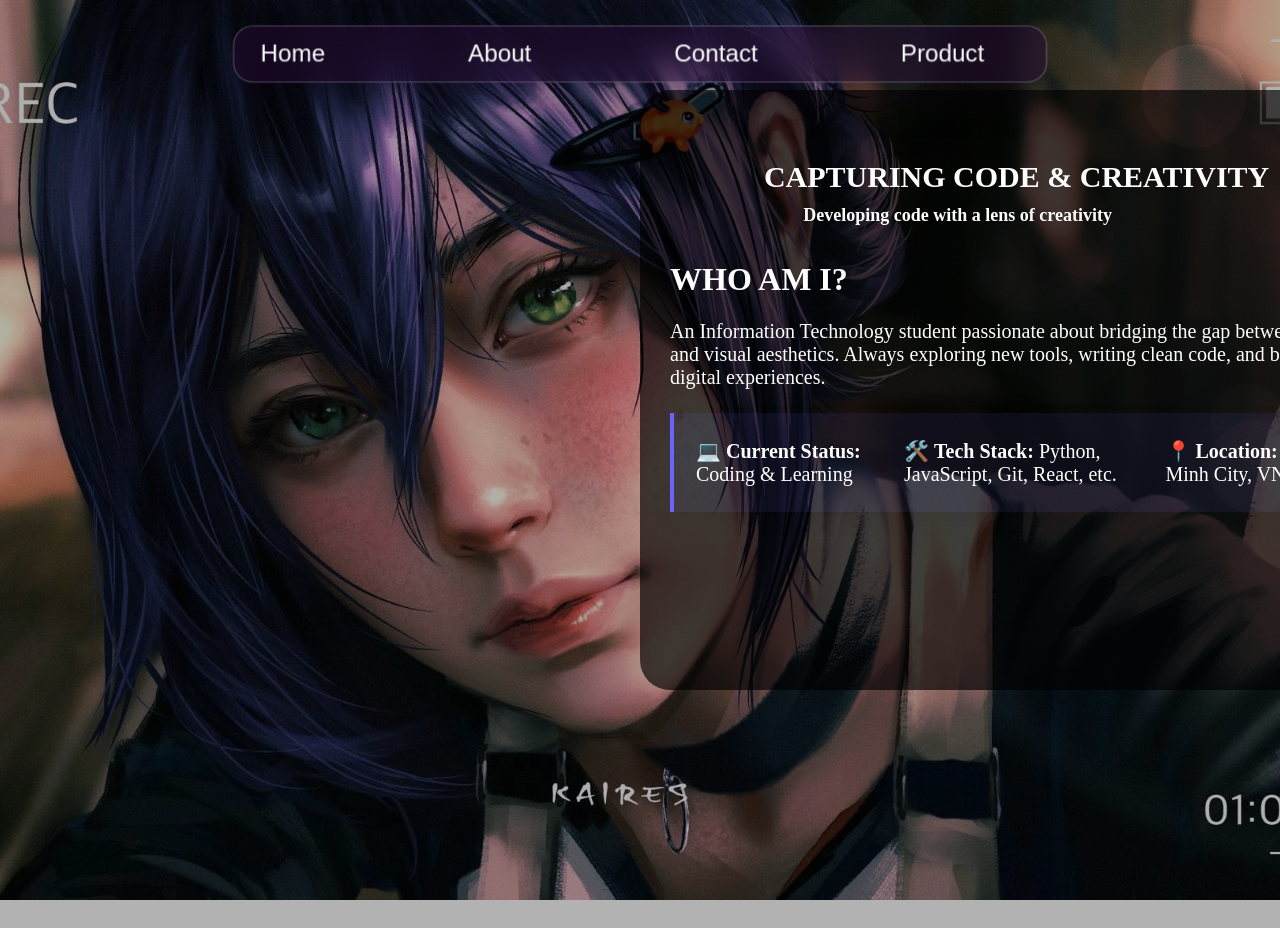
==== index.html @ fa97b883 "Add files via upload" ====
<!DOCTYPE html>
<html lang="vi">

<head>
	<meta charset="UTF-8">
	<meta name="viewport" content="width=device-width, initial-scale=1.0">
	<title>Profile</title>
	<link rel="stylesheet" href="style.css">
</head>

<body>
	<div class="container">
			<nav class="horizontal-navigation_bar" aria-label="Main navigation">
				<div class="nav-links">
					<a class="active" href="index.html" aria-current="page">Home</a>
					<a href="profile.html">About</a>
					<a href="contact.html">Contact</a>
					<a href="product.html">Product</a>
				</div>
			</nav>
			<div class="content" class="text-in-content">
				<div class="quick-about">
					<h1 class="Headline">CAPTURING CODE & CREATIVITY</h1>
					<h2 class="subheadline">Developing code with a lens of creativity</h2>
					<div class="subcontent">
						<h1 style="text-align: left;">WHO AM I?</h1>
						<p style="text-align: left; font-size: 20px;">An Information Technology student passionate about
							bridging the gap between logic and visual aesthetics. Always exploring new tools, writing
							clean code, and building digital experiences.</p>
						<div class="tech-stack">
							<p style="margin: 8px 0;">💻 <strong>Current Status:</strong> Coding &amp; Learning</p>
							<p style="margin: 8px 0;">🛠️ <strong>Tech Stack:</strong> Python, JavaScript, Git, React,
								etc.</p>
							<p style="margin: 8px 0;">📍 <strong>Location:</strong> Ho Chi Minh City, VN</p>
						</div>
					</div>
				</div>
		</main>

	</div>
</body>

</html>
---- style.css ----
:root {
    --font: Arial, sans-serif;
}

body {
    margin: 0;
    min-height: 100vh;
    background-color: rgba(0, 0, 0, 0.3);
    background-image: url("assets/background.jpg");
    background-blend-mode: multiply;
    background-size: cover;
    background-position: center;
    background-repeat: no-repeat;
    background-attachment: fixed;

}

.container {
    min-height: 100vh;
}

.content {
    background-color: rgba(0, 0, 0, 0.65);
    border-radius: 30px;
    width: 750px;
    height: 600px;
    top: 90px;
    left: 50%;
    position: absolute;
    flex-direction: column;
    align-items: center;
    justify-content: center;
    text-align: center;
    color: #fff;
}

.subcontent {
    width: 700px;
    height: 400px;
    position: absolute;
    top: 150px;
    left: 30px;
    text-align: center;
    color: #fff;
}

.Headline {
    position: absolute;
    top: 50px;
    left: 30%;
    transform: translateX(-20%);
    font-size: 30px;
    font-weight: 700;
    color: #fff;
}

.subheadline {
    position: absolute;
    top: 100px;
    left: 30%;
    transform: translateX(-20%);
    font-size: 18px;
    color: #fff;
}

.box {
    width: 900px;
    height: 600px;
    background-color: #b03dea51;
    backdrop-filter: blur(5px);
    -webkit-backdrop-filter: blur(5px);
    border-radius: 10px;
    position: absolute;
    top: 400px;
    left: 50%;
    transform: translate(-50%, -50%);
}

.avatar {
    width: 130px;
    height: 130px;
    border-radius: 50%;
    position: absolute;
    top: 30px;
    left: 50%;
    transform: translateX(-50%);
    overflow: hidden;
    background-color: #fff;
}

.avatar-image {
    display: block;
    width: 100%;
    height: 100%;
    object-fit: cover;
}

.Text {
    position: absolute;
    width: 100%;
    left: 50%;
    transform: translateX(-50%);
    margin: 0;
    text-align: center;
    color: #fff;
    font-weight: 700;
    text-shadow: 0 0 6px #fff, 0 0 14px #d86cff, 0 0 24px #a900ff;
}
.text-in-content {
    font-family: arial, sans-serif;
}

.name {
    top: 180px;
    font-size: 28px;
}

.MSSV {
    top: 225px;
    font-size: 18px;
}

.email {
    top: 260px;
    font-size: 18px;
}

.horizontal-navigation_bar {
    position: relative;
    z-index: 10;
    display: flex;
    align-items: center;
    justify-content: space-between;
    width: min(92%, 700px);
    margin: 28px auto 0;
    padding: 12px 14px 12px 24px;
    border: 1px solid rgba(255, 255, 255, 0.26);
    border-radius: 18px;
    background: rgba(38, 10, 54, 0.48);
    box-shadow: 0 14px 35px rgba(18, 0, 28, 0.3);
    backdrop-filter: blur(14px);
    -webkit-backdrop-filter: blur(14px);
    scale: 1.1;
    transition: scale 0.3s ease-in-out;
}

.horizontal-navigation_bar:hover {
    scale: 1.12;
}

.nav-links {
    font-family: Arial, sans-serif;
    display: flex;
    align-items: center;
    gap: 130px;
}

.nav-links a {
    position: relative;
    color: #fff;
    font-size: 22px;
    font-weight: 500;
    text-decoration: none;
    transition: color 0.3s ease-in-out;
}

.nav-links a::after {
    content: "";
    position: absolute;
    left: 0;
    bottom: -4px;
    width: 100%;
    height: 2px;
    background-color: #fff;
    transform: scaleX(0);
    transform-origin: right;
    transition: transform 0.3s ease-in-out;
}

.nav-links a:hover::after {
    transform: scaleX(1);
    transform-origin: left;
}

.tech-stack {
    font-size: 20px;
    text-align: left;
    margin-top: 24px;
    padding: 18px 22px;
    border-left: 4px solid #6c63ff;
    border-radius: 0 12px 12px 0;
    background: rgba(108, 99, 255, 0.08);
    box-shadow: 0 8px 20px rgba(0, 0, 0, 0.08);
}

.contact-card {
  background: rgba(249, 89, 255, 0.316);
  backdrop-filter: blur(8px);
  border: 1px solid rgba(255, 255, 255, 0.15);
  border-radius: 16px;
  padding: 40px;
  text-align: center;
  max-width: 450px;
  margin: 0 auto;
  color: white;
  top: 100px;
  position: relative;
}

.contact-header h3 {
  font-family: 'Courier New', monospace;
  letter-spacing: 2px;
  color: #a3a3a3;
}

.social-links {
  display: flex;
  flex-direction: column;
  gap: 15px;
  margin-top: 30px;
}

.social-btn {
  display: flex;
  align-items: center;
  justify-content: center;
  gap: 10px;
  background: rgba(255, 255, 255, 0.05);
  border: 1px solid rgba(255, 255, 255, 0.1);
  padding: 12px 20px;
  border-radius: 8px;
  color: white;
  text-decoration: none;
  font-weight: 500;
  transition: all 0.3s ease;
}

.social-btn.facebook:hover {
  background: rgba(24, 119, 242, 0.2);
  border-color: #1877F2;
  box-shadow: 0 0 15px rgba(24, 119, 242, 0.4);
}

.social-btn.discord:hover {
  background: rgba(88, 101, 242, 0.2);
  border-color: #5865F2;
  box-shadow: 0 0 15px rgba(88, 101, 242, 0.4);
}

.social-btn.github:hover {
  background: rgba(255, 255, 255, 0.2);
  border-color: #ffffff;
  box-shadow: 0 0 15px rgba(255, 255, 255, 0.4);
}

.product-showcase {
  display: flex;
  align-items: center;
  justify-content: space-between;
  background: rgba(20, 20, 20, 0.45);
  backdrop-filter: blur(15px);
  border: 1px solid rgba(255, 255, 255, 0.1);
  border-radius: 20px;
  padding: 40px;
  max-width: 900px;
  margin: 50px auto;
  gap: 40px;
  color: white;
}


.product-info {
  flex: 1;
}

.system-tag {
  font-family: 'Courier New', monospace;
  color: #a3a3a3;
  font-size: 14px;
  letter-spacing: 2px;
}

.product-title {
  font-size: 36px;
  margin: 10px 0 20px;
  font-weight: 700;
  text-transform: uppercase;
  letter-spacing: 1px;
}

.product-desc {
  color: #cccccc;
  line-height: 1.6;
  margin-bottom: 25px;
}

.tech-stack {
  display: flex;
  gap: 10px;
  margin-bottom: 30px;
}

.tech-tag {
  background: rgba(255, 255, 255, 0.1);
  padding: 6px 12px;
  border-radius: 4px;
  font-size: 12px;
  font-family: monospace;
}

.launch-btn {
  display: inline-block;
  background: rgba(255, 255, 255, 0.9);
  color: #000;
  padding: 12px 24px;
  text-decoration: none;
  font-weight: bold;
  border-radius: 8px;
  transition: all 0.3s ease;
}

.launch-btn:hover {
  background: #fff;
  box-shadow: 0 0 20px rgba(255, 255, 255, 0.5);
  transform: translateY(-2px);
}

.product-visual {
  flex: 1;
  border-radius: 12px;
  overflow: hidden;
  border: 1px solid rgba(255, 255, 255, 0.2);
  box-shadow: 0 10px 30px rgba(0, 0, 0, 0.5);
}

.product-visual img {
  width: 100%;
  height: auto;
  display: block;
  transition: transform 0.5s ease;
}

.product-showcase:hover .product-visual img {
  transform: scale(1.05);
}

@media (max-width: 768px) {
  .product-showcase {
    flex-direction: column;
  }
}

.about-bio {
  background: rgba(255, 255, 255, 0.05);
  text-align: center;
  color: #e0e0e0;
  font-size: 15px;
  line-height: 1.6;
  max-width: 80%;
  margin: 20px auto 30px;
  border-bottom: 1px solid rgba(255, 255, 255, 0.1);
  padding-bottom: 20px;
  top: 280px;
  position: relative;   
}

.about-interests {
  position: relative;
  top: 300px;
  text-align: center;
  color: #fff;
  max-width: 80%;
  margin: 0 auto;
}

.interests-title {
  font-family: 'Courier New', monospace;
  color: #a3a3a3;
  font-size: 14px;
  text-align: center;
  letter-spacing: 2px;
  margin-bottom: 20px;
}

.interests-grid {
  display: flex;
  justify-content: center;
  gap: 20px;
  flex-wrap: wrap;
}

.interest-item {
  display: flex;
  align-items: center;
  gap: 15px;
  background: rgba(255, 255, 255, 0.05);
  border: 1px solid rgba(255, 255, 255, 0.1);
  padding: 12px 20px;
  border-radius: 12px;
  transition: all 0.3s ease;
  min-width: 180px;
}

.interest-item:hover {
  background: rgba(255, 255, 255, 0.15);
  transform: translateY(-3px);
  box-shadow: 0 5px 15px rgba(0, 0, 0, 0.3);
}

.interest-item i {
  font-size: 24px;
  color: #fff;
  opacity: 0.8;
}

.interest-text {
  display: flex;
  flex-direction: column;
  text-align: left;
}

.interest-text .label {
  font-size: 11px;
  text-transform: uppercase;
  color: #a3a3a3;
  letter-spacing: 1px;
}

.interest-text .value {
  font-size: 15px;
  font-weight: 600;
  color: #fff;
}
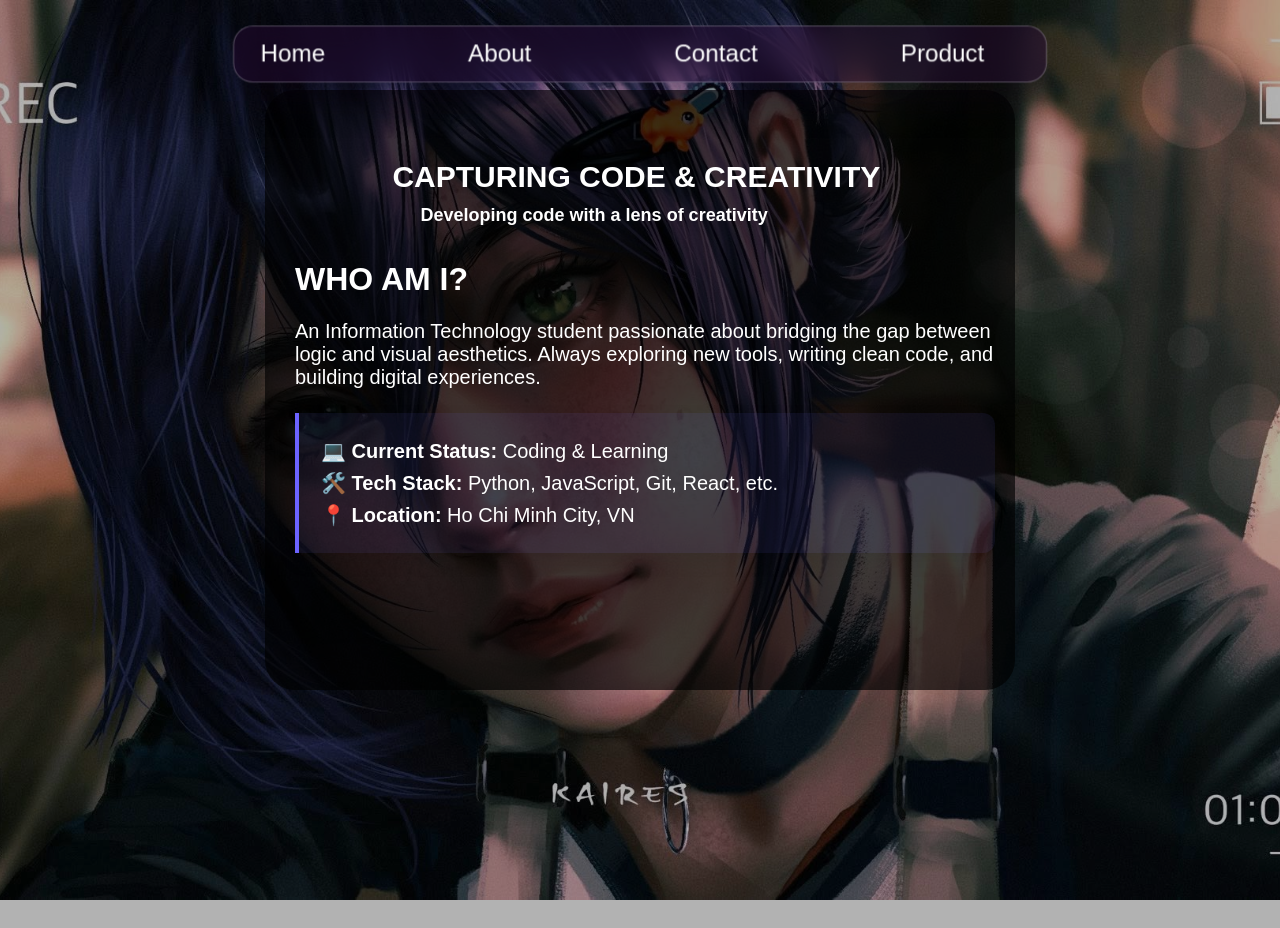
==== commit a552f788: "chỉnh UI cho cho mobile" ====
--- a/index.html
+++ b/index.html
@@ -18,7 +18,7 @@
 					<a href="product.html">Product</a>
 				</div>
 			</nav>
-			<div class="content" class="text-in-content">
+			<main class="content text-in-content">
 				<div class="quick-about">
 					<h1 class="Headline">CAPTURING CODE & CREATIVITY</h1>
 					<h2 class="subheadline">Developing code with a lens of creativity</h2>
@@ -35,7 +35,7 @@
 						</div>
 					</div>
 				</div>
-		</main>
+			</main>
 
 	</div>
 </body>
--- a/style.css
+++ b/style.css
@@ -5,6 +5,7 @@
 body {
     margin: 0;
     min-height: 100vh;
+  overflow-x: hidden;
     background-color: rgba(0, 0, 0, 0.3);
     background-image: url("assets/background.jpg");
     background-blend-mode: multiply;
@@ -26,6 +27,7 @@
     height: 600px;
     top: 90px;
     left: 50%;
+    transform: translateX(-50%);
     position: absolute;
     flex-direction: column;
     align-items: center;
@@ -193,6 +195,10 @@
     box-shadow: 0 8px 20px rgba(0, 0, 0, 0.08);
 }
 
+.content .tech-stack {
+    display: block;
+}
+
 .contact-card {
   background: rgba(249, 89, 255, 0.316);
   backdrop-filter: blur(8px);
@@ -430,4 +436,221 @@
   font-size: 15px;
   font-weight: 600;
   color: #fff;
+}
+
+@media (max-width: 768px) {
+  body {
+    background-attachment: scroll;
+  }
+
+  .container {
+    width: 100%;
+    padding: 0 16px 28px;
+    box-sizing: border-box;
+  }
+
+  .horizontal-navigation_bar {
+    width: 100%;
+    box-sizing: border-box;
+    margin: 16px auto 0;
+    padding: 12px 14px;
+    border-radius: 14px;
+    scale: 1;
+  }
+
+  .horizontal-navigation_bar:hover {
+    scale: 1;
+  }
+
+  .nav-links {
+    width: 100%;
+    justify-content: space-between;
+    gap: 8px;
+  }
+
+  .nav-links a {
+    font-size: 14px;
+    padding: 6px 2px;
+  }
+
+  .content {
+    position: relative;
+    top: auto;
+    left: auto;
+    transform: none;
+    width: 100%;
+    height: auto;
+    min-height: 0;
+    box-sizing: border-box;
+    margin: 20px auto 0;
+    padding: 28px 20px 24px;
+    border-radius: 20px;
+  }
+
+  .quick-about {
+    display: flex;
+    flex-direction: column;
+  }
+
+  .Headline,
+  .subheadline,
+  .subcontent {
+    position: static;
+    transform: none;
+    width: 100%;
+    box-sizing: border-box;
+  }
+
+  .Headline {
+    order: 0;
+    font-size: clamp(24px, 8vw, 32px);
+    line-height: 1.1;
+    margin: 0 0 12px;
+  }
+
+  .subheadline {
+    order: 1;
+    font-size: 16px;
+    line-height: 1.45;
+    margin: 0 0 28px;
+  }
+
+  .subcontent {
+    order: 2;
+    height: auto;
+  }
+
+  .subcontent h1 {
+    font-size: 24px;
+    margin-top: 0;
+  }
+
+  .subcontent p {
+    font-size: 16px !important;
+    line-height: 1.6;
+  }
+
+  .tech-stack {
+    font-size: 16px;
+    line-height: 1.5;
+    margin-top: 20px;
+    padding: 14px 16px;
+  }
+
+  .content .tech-stack {
+    display: block;
+  }
+
+  .box {
+    position: relative;
+    top: auto;
+    left: auto;
+    transform: none;
+    width: 100%;
+    height: auto;
+    box-sizing: border-box;
+    margin: 20px auto 0;
+    padding: 28px 18px 24px;
+    border-radius: 20px;
+  }
+
+  .avatar {
+    position: relative;
+    top: auto;
+    left: auto;
+    transform: none;
+    margin: 0 auto 18px;
+    width: 112px;
+    height: 112px;
+  }
+
+  .Text {
+    position: static;
+    width: 100%;
+    transform: none;
+    line-height: 1.35;
+  }
+
+  .name {
+    font-size: 24px;
+    margin: 0 0 8px;
+  }
+
+  .MSSV,
+  .email {
+    font-size: 15px;
+    margin: 4px 0;
+    overflow-wrap: anywhere;
+  }
+
+  .about-bio,
+  .about-interests {
+    position: static;
+    top: auto;
+    max-width: 100%;
+    margin: 24px auto 0;
+  }
+
+  .about-bio {
+    padding-bottom: 16px;
+  }
+
+  .about-interests {
+    margin-top: 20px;
+  }
+
+  .interests-grid {
+    gap: 10px;
+  }
+
+  .interest-item {
+    flex: 1 1 100%;
+    min-width: 0;
+    padding: 12px 16px;
+  }
+
+  .contact-card,
+  .product-showcase {
+    box-sizing: border-box;
+    width: 100%;
+    margin: 20px auto 0;
+  }
+
+  .contact-card {
+    top: auto;
+    padding: 28px 18px;
+    border-radius: 16px;
+  }
+
+  .contact-header h3 {
+    font-size: 16px;
+    line-height: 1.4;
+  }
+
+  .product-showcase {
+    padding: 24px 18px;
+    gap: 24px;
+    border-radius: 16px;
+  }
+
+  .product-title {
+    font-size: clamp(26px, 9vw, 36px);
+    line-height: 1.1;
+    overflow-wrap: anywhere;
+  }
+
+  .product-desc {
+    line-height: 1.6;
+  }
+
+  .product-info .tech-stack {
+    flex-wrap: wrap;
+    margin-bottom: 22px;
+  }
+
+  .launch-btn {
+    width: 100%;
+    box-sizing: border-box;
+    text-align: center;
+  }
 }
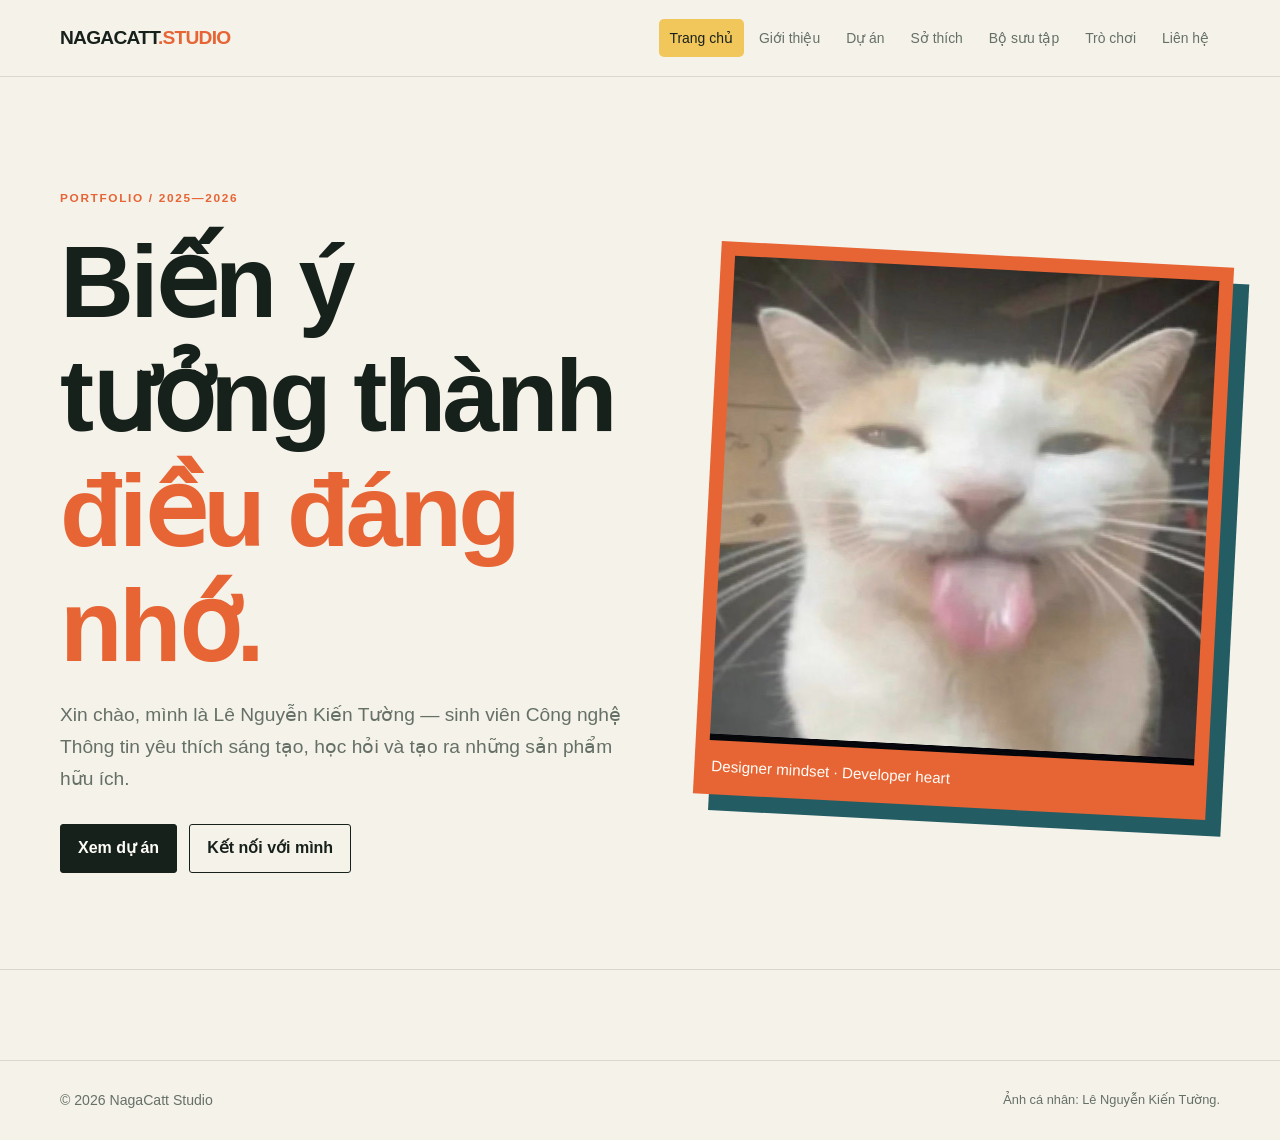
==== commit 984a53fe: "Add files via upload" ====
--- a/index.html
+++ b/index.html
@@ -1,43 +1,43 @@
-<!DOCTYPE html>
+<!doctype html>
 <html lang="vi">
 
 <head>
-	<meta charset="UTF-8">
-	<meta name="viewport" content="width=device-width, initial-scale=1.0">
-	<title>Profile</title>
-	<link rel="stylesheet" href="style.css">
+    <meta charset="utf-8">
+    <meta name="viewport" content="width=device-width, initial-scale=1">
+    <title>NagaCatt Studio | Portfolio</title>
+    <link rel="stylesheet" href="style.css">
 </head>
 
 <body>
-	<div class="container">
-			<nav class="horizontal-navigation_bar" aria-label="Main navigation">
-				<div class="nav-links">
-					<a class="active" href="index.html" aria-current="page">Home</a>
-					<a href="profile.html">About</a>
-					<a href="contact.html">Contact</a>
-					<a href="product.html">Product</a>
-				</div>
-			</nav>
-			<main class="content text-in-content">
-				<div class="quick-about">
-					<h1 class="Headline">CAPTURING CODE & CREATIVITY</h1>
-					<h2 class="subheadline">Developing code with a lens of creativity</h2>
-					<div class="subcontent">
-						<h1 style="text-align: left;">WHO AM I?</h1>
-						<p style="text-align: left; font-size: 20px;">An Information Technology student passionate about
-							bridging the gap between logic and visual aesthetics. Always exploring new tools, writing
-							clean code, and building digital experiences.</p>
-						<div class="tech-stack">
-							<p style="margin: 8px 0;">💻 <strong>Current Status:</strong> Coding &amp; Learning</p>
-							<p style="margin: 8px 0;">🛠️ <strong>Tech Stack:</strong> Python, JavaScript, Git, React,
-								etc.</p>
-							<p style="margin: 8px 0;">📍 <strong>Location:</strong> Ho Chi Minh City, VN</p>
-						</div>
-					</div>
-				</div>
-			</main>
-
-	</div>
+    <header class="site-header">
+        <div class="container nav-wrap"><a class="brand" href="index.html">NAGACATT<span>.STUDIO</span></a>
+            <nav class="nav-links" aria-label="Điều hướng chính"><a class="active" href="index.html">Trang chủ</a><a
+                    href="profile.html">Giới thiệu</a><a href="product.html">Dự án</a><a href="services.html">Sở
+                    thích</a><a href="gallery.html">Bộ sưu tập</a><a href="blog.html">Trò chơi</a><a href="contact.html">Liên
+                    hệ</a></nav>
+        </div>
+    </header>
+    <main>
+        <section class="hero">
+            <div class="container hero-grid">
+                <div>
+                    <p class="eyebrow">Portfolio / 2025—2026</p>
+                    <h1>Biến ý tưởng thành <span class="gradient-text">điều đáng nhớ.</span></h1>
+                    <p class="lead">Xin chào, mình là Lê Nguyễn Kiến Tường — sinh viên Công nghệ Thông tin yêu thích
+                        sáng tạo, học hỏi và tạo ra những sản phẩm hữu ích.</p>
+                    <div class="button-row"><a class="button primary" href="product.html">Xem dự án</a><a
+                            class="button secondary" href="contact.html">Kết nối với mình</a></div>
+                </div>
+                <figure class="hero-card"><img src="assets/avatar.jpg" alt="Chân dung Lê Nguyễn Kiến Tường">
+                    <figcaption>Designer mindset · Developer heart</figcaption>
+                </figure>
+            </div>
+        </section>
+    </main>
+    <footer class="site-footer">
+        <div class="container footer-wrap"><span>© 2026 NagaCatt Studio</span><span class="source">Ảnh cá nhân: Lê
+                Nguyễn Kiến Tường.</span></div>
+    </footer>
 </body>
 
 </html>
--- a/style.css
+++ b/style.css
@@ -1,656 +1,634 @@
 :root {
-    --font: Arial, sans-serif;
+  --ink: #17211b;
+  --muted: #657066;
+  --paper: #f5f2ea;
+  --white: #fffdf8;
+  --line: #d9d8cc;
+  --orange: #e76535;
+  --blue: #245c63;
+  --yellow: #f1c75b;
+  --max: 1160px;
+}
+
+* {
+  box-sizing: border-box;
+}
+
+html {
+  scroll-behavior: smooth;
 }
 
 body {
-    margin: 0;
-    min-height: 100vh;
-  overflow-x: hidden;
-    background-color: rgba(0, 0, 0, 0.3);
-    background-image: url("assets/background.jpg");
-    background-blend-mode: multiply;
-    background-size: cover;
-    background-position: center;
-    background-repeat: no-repeat;
-    background-attachment: fixed;
-
+  margin: 0;
+  color: var(--ink);
+  background: var(--paper);
+  font-family: "Segoe UI", Tahoma, Arial, sans-serif;
+  line-height: 1.65;
+}
+
+a {
+  color: inherit;
+}
+
+img {
+  display: block;
+  max-width: 100%;
 }
 
 .container {
-    min-height: 100vh;
-}
-
-.content {
-    background-color: rgba(0, 0, 0, 0.65);
-    border-radius: 30px;
-    width: 750px;
-    height: 600px;
-    top: 90px;
-    left: 50%;
-    transform: translateX(-50%);
-    position: absolute;
-    flex-direction: column;
-    align-items: center;
-    justify-content: center;
-    text-align: center;
-    color: #fff;
-}
-
-.subcontent {
-    width: 700px;
-    height: 400px;
-    position: absolute;
-    top: 150px;
-    left: 30px;
-    text-align: center;
-    color: #fff;
-}
-
-.Headline {
-    position: absolute;
-    top: 50px;
-    left: 30%;
-    transform: translateX(-20%);
-    font-size: 30px;
-    font-weight: 700;
-    color: #fff;
-}
-
-.subheadline {
-    position: absolute;
-    top: 100px;
-    left: 30%;
-    transform: translateX(-20%);
-    font-size: 18px;
-    color: #fff;
-}
-
-.box {
-    width: 900px;
-    height: 600px;
-    background-color: #b03dea51;
-    backdrop-filter: blur(5px);
-    -webkit-backdrop-filter: blur(5px);
-    border-radius: 10px;
-    position: absolute;
-    top: 400px;
-    left: 50%;
-    transform: translate(-50%, -50%);
-}
-
-.avatar {
-    width: 130px;
-    height: 130px;
-    border-radius: 50%;
-    position: absolute;
-    top: 30px;
-    left: 50%;
-    transform: translateX(-50%);
-    overflow: hidden;
-    background-color: #fff;
-}
-
-.avatar-image {
-    display: block;
-    width: 100%;
-    height: 100%;
-    object-fit: cover;
-}
-
-.Text {
-    position: absolute;
-    width: 100%;
-    left: 50%;
-    transform: translateX(-50%);
-    margin: 0;
-    text-align: center;
-    color: #fff;
-    font-weight: 700;
-    text-shadow: 0 0 6px #fff, 0 0 14px #d86cff, 0 0 24px #a900ff;
-}
-.text-in-content {
-    font-family: arial, sans-serif;
-}
-
-.name {
-    top: 180px;
-    font-size: 28px;
-}
-
-.MSSV {
-    top: 225px;
-    font-size: 18px;
-}
-
-.email {
-    top: 260px;
-    font-size: 18px;
-}
-
-.horizontal-navigation_bar {
-    position: relative;
-    z-index: 10;
-    display: flex;
-    align-items: center;
-    justify-content: space-between;
-    width: min(92%, 700px);
-    margin: 28px auto 0;
-    padding: 12px 14px 12px 24px;
-    border: 1px solid rgba(255, 255, 255, 0.26);
-    border-radius: 18px;
-    background: rgba(38, 10, 54, 0.48);
-    box-shadow: 0 14px 35px rgba(18, 0, 28, 0.3);
-    backdrop-filter: blur(14px);
-    -webkit-backdrop-filter: blur(14px);
-    scale: 1.1;
-    transition: scale 0.3s ease-in-out;
-}
-
-.horizontal-navigation_bar:hover {
-    scale: 1.12;
+  width: min(calc(100% - 48px), var(--max));
+  margin-inline: auto;
+}
+
+.site-header {
+  border-bottom: 1px solid var(--line);
+  background: rgba(245, 242, 234, .92);
+  position: sticky;
+  top: 0;
+  z-index: 10;
+  backdrop-filter: blur(12px);
+}
+
+.nav-wrap {
+  min-height: 76px;
+  display: flex;
+  align-items: center;
+  justify-content: space-between;
+  gap: 28px;
+}
+
+.brand {
+  color: var(--ink);
+  text-decoration: none;
+  font-size: 1.2rem;
+  font-weight: 900;
+  letter-spacing: -.04em;
+}
+
+.brand span {
+  color: var(--orange);
 }
 
 .nav-links {
-    font-family: Arial, sans-serif;
-    display: flex;
-    align-items: center;
-    gap: 130px;
+  display: flex;
+  flex-wrap: wrap;
+  justify-content: flex-end;
+  gap: 4px;
 }
 
 .nav-links a {
-    position: relative;
-    color: #fff;
-    font-size: 22px;
-    font-weight: 500;
-    text-decoration: none;
-    transition: color 0.3s ease-in-out;
-}
-
-.nav-links a::after {
-    content: "";
-    position: absolute;
-    left: 0;
-    bottom: -4px;
-    width: 100%;
-    height: 2px;
-    background-color: #fff;
-    transform: scaleX(0);
-    transform-origin: right;
-    transition: transform 0.3s ease-in-out;
-}
-
-.nav-links a:hover::after {
-    transform: scaleX(1);
-    transform-origin: left;
-}
-
-.tech-stack {
-    font-size: 20px;
-    text-align: left;
-    margin-top: 24px;
-    padding: 18px 22px;
-    border-left: 4px solid #6c63ff;
-    border-radius: 0 12px 12px 0;
-    background: rgba(108, 99, 255, 0.08);
-    box-shadow: 0 8px 20px rgba(0, 0, 0, 0.08);
-}
-
-.content .tech-stack {
-    display: block;
-}
-
-.contact-card {
-  background: rgba(249, 89, 255, 0.316);
-  backdrop-filter: blur(8px);
-  border: 1px solid rgba(255, 255, 255, 0.15);
-  border-radius: 16px;
-  padding: 40px;
-  text-align: center;
-  max-width: 450px;
-  margin: 0 auto;
-  color: white;
-  top: 100px;
-  position: relative;
-}
-
-.contact-header h3 {
-  font-family: 'Courier New', monospace;
-  letter-spacing: 2px;
-  color: #a3a3a3;
-}
-
-.social-links {
-  display: flex;
-  flex-direction: column;
-  gap: 15px;
+  color: var(--muted);
+  text-decoration: none;
+  padding: 8px 11px;
+  border-radius: 5px;
+  font-size: .87rem;
+}
+
+.nav-links a:hover,
+.nav-links a.active {
+  color: var(--ink);
+  background: var(--yellow);
+}
+
+h1,
+h2,
+h3 {
+  margin: 0 0 16px;
+  line-height: 1.12;
+  letter-spacing: -.035em;
+}
+
+h1,
+h2 {
+  font-family: "Segoe UI", Tahoma, Arial, sans-serif;
+  font-weight: 750;
+}
+
+h1 {
+  font-size: clamp(3rem, 8vw, 6.7rem);
+}
+
+h2 {
+  font-size: clamp(2rem, 4vw, 3.2rem);
+}
+
+h3 {
+  font-size: 1.3rem;
+}
+
+p {
+  margin: 0 0 16px;
+}
+
+.eyebrow,
+.project-label {
+  color: var(--orange);
+  font-size: .74rem;
+  font-weight: 800;
+  letter-spacing: .14em;
+  text-transform: uppercase;
+}
+
+.lead {
+  max-width: 650px;
+  color: var(--muted);
+  font-size: 1.08rem;
+}
+
+.gradient-text {
+  color: var(--orange);
+}
+
+.hero {
+  padding: 112px 0 96px;
+  border-bottom: 1px solid var(--line);
+}
+
+.hero-grid {
+  display: grid;
+  grid-template-columns: 1.05fr .95fr;
+  align-items: center;
+  gap: 80px;
+}
+
+.hero .lead {
+  font-size: 1.2rem;
+}
+
+.button-row {
+  display: flex;
+  flex-wrap: wrap;
+  gap: 12px;
   margin-top: 30px;
 }
 
-.social-btn {
-  display: flex;
+.button {
+  display: inline-flex;
   align-items: center;
   justify-content: center;
+  min-height: 45px;
+  padding: 10px 17px;
+  border: 1px solid var(--ink);
+  border-radius: 3px;
+  text-decoration: none;
+  font-weight: 700;
+  transition: transform .2s, background .2s;
+}
+
+.button:hover {
+  transform: translateY(-3px);
+}
+
+.button.primary {
+  color: var(--white);
+  background: var(--ink);
+}
+
+.button.primary:hover {
+  background: var(--orange);
+  border-color: var(--orange);
+}
+
+.button.secondary {
+  background: transparent;
+}
+
+.button.secondary:hover {
+  background: var(--yellow);
+}
+
+.hero-card {
+  margin: 0;
+  padding: 14px;
+  background: var(--orange);
+  transform: rotate(3deg);
+  box-shadow: 16px 16px 0 var(--blue);
+}
+
+.hero-card img {
+  width: 100%;
+  aspect-ratio: 1 / 1;
+  object-fit: cover;
+  filter: saturate(.85);
+}
+
+.hero-card figcaption {
+  padding: 13px 3px 2px;
+  color: var(--white);
+  font-family: "Segoe UI", Tahoma, Arial, sans-serif;
+  font-size: .95rem;
+}
+
+.section {
+  padding: 90px 0;
+}
+
+.section-heading {
+  display: flex;
+  align-items: end;
+  justify-content: space-between;
+  gap: 24px;
+  margin-bottom: 30px;
+}
+
+.section-heading p {
+  max-width: 300px;
+  color: var(--muted);
+}
+
+.grid {
+  display: grid;
+  grid-template-columns: repeat(3, 1fr);
+  gap: 18px;
+}
+
+.card,
+.profile-card,
+.contact-form {
+  background: var(--white);
+  border: 1px solid var(--line);
+  border-radius: 4px;
+  padding: 27px;
+}
+
+.card p,
+.card li {
+  color: var(--muted);
+}
+
+.card-icon {
+  color: var(--orange);
+  font-size: 1.7rem;
+  margin-bottom: 20px;
+}
+
+.tag-list {
+  display: flex;
+  flex-wrap: wrap;
+  gap: 7px;
+  padding: 0;
+  list-style: none;
+}
+
+.tag {
+  padding: 4px 9px;
+  color: var(--blue);
+  background: #dcebe8;
+  border-radius: 2px;
+  font-size: .76rem;
+}
+
+.page-intro {
+  padding: 90px 0 45px;
+}
+
+.page-intro h1 {
+  max-width: 850px;
+}
+
+.profile-layout,
+.contact-layout {
+  display: grid;
+  grid-template-columns: .8fr 1.2fr;
+  gap: 18px;
+}
+
+.profile-card {
+  text-align: center;
+}
+
+.avatar {
+  width: 148px;
+  height: 148px;
+  margin: 0 auto 20px;
+  object-fit: cover;
+  border: 7px solid var(--yellow);
+  border-radius: 50%;
+}
+
+.profile-card p {
+  color: var(--muted);
+}
+
+.detail-list {
+  display: grid;
   gap: 10px;
-  background: rgba(255, 255, 255, 0.05);
-  border: 1px solid rgba(255, 255, 255, 0.1);
-  padding: 12px 20px;
-  border-radius: 8px;
-  color: white;
-  text-decoration: none;
-  font-weight: 500;
-  transition: all 0.3s ease;
-}
-
-.social-btn.facebook:hover {
-  background: rgba(24, 119, 242, 0.2);
-  border-color: #1877F2;
-  box-shadow: 0 0 15px rgba(24, 119, 242, 0.4);
-}
-
-.social-btn.discord:hover {
-  background: rgba(88, 101, 242, 0.2);
-  border-color: #5865F2;
-  box-shadow: 0 0 15px rgba(88, 101, 242, 0.4);
-}
-
-.social-btn.github:hover {
-  background: rgba(255, 255, 255, 0.2);
-  border-color: #ffffff;
-  box-shadow: 0 0 15px rgba(255, 255, 255, 0.4);
-}
-
-.product-showcase {
+  margin: 25px 0 0;
+  text-align: left;
+}
+
+.detail-list div {
+  padding: 10px 12px;
+  border-top: 1px solid var(--line);
+}
+
+.detail-list dt {
+  color: var(--muted);
+  font-size: .78rem;
+}
+
+.detail-list dd {
+  margin: 2px 0 0;
+  font-weight: 700;
+}
+
+.timeline {
+  display: grid;
+  gap: 18px;
+}
+
+.timeline .card {
+  border-top: 4px solid var(--blue);
+}
+
+.project-card {
+  display: flex;
+  flex-direction: column;
+  min-height: 100%;
+}
+
+.project-card .button {
+  align-self: flex-start;
+  margin-top: auto;
+}
+
+.gallery {
+  display: grid;
+  grid-template-columns: repeat(3, 1fr);
+  gap: 14px;
+}
+
+.gallery figure {
+  position: relative;
+  min-height: 280px;
+  margin: 0;
+  overflow: hidden;
+  background: var(--blue);
+}
+
+.gallery-single {
+  grid-template-columns: minmax(0, 2fr);
+  max-width: 760px;
+}
+
+.gallery img {
+  width: 100%;
+  height: 100%;
+  min-height: 280px;
+  object-fit: cover;
+  transition: transform .35s ease;
+}
+
+.gallery figure:hover img {
+  transform: scale(1.04);
+}
+
+.gallery figure:nth-child(2n) {
+  background: var(--orange);
+}
+
+.gallery figure:nth-child(3n) {
+  background: #7b8d58;
+}
+
+.gallery figure::after {
+  content: "";
+  position: absolute;
+  width: 160px;
+  height: 160px;
+  right: -30px;
+  top: -35px;
+  border: 35px solid rgba(255, 255, 255, .2);
+  border-radius: 50%;
+}
+
+.gallery figcaption {
+  position: absolute;
+  right: 0;
+  bottom: 0;
+  left: 0;
+  padding: 18px;
+  color: var(--white);
+  background: linear-gradient(transparent, rgba(0, 0, 0, .7));
+  font-family: "Segoe UI", Tahoma, Arial, sans-serif;
+  font-size: 1.15rem;
+}
+
+.gallery-group {
+  margin-bottom: 78px;
+}
+
+.game-card {
+  padding: 20px;
+  background: var(--white);
+  border: 1px solid var(--line);
+  border-radius: 4px;
+}
+
+.game-status {
   display: flex;
   align-items: center;
+  flex-wrap: wrap;
+  gap: 18px;
+  margin-bottom: 16px;
+}
+
+.game-status span {
+  color: var(--muted);
+}
+
+.game-status strong {
+  color: var(--ink);
+  font-size: 1.35rem;
+}
+
+.game-status .button {
+  margin-left: auto;
+  cursor: pointer;
+}
+
+.game-status .button:disabled {
+  cursor: not-allowed;
+  opacity: .55;
+}
+
+.game-board {
+  position: relative;
+  min-height: 430px;
+  overflow: hidden;
+  background: var(--blue);
+  border-radius: 3px;
+}
+
+.game-message {
+  position: absolute;
+  z-index: 1;
+  inset: 50% 20px auto;
+  margin: 0;
+  color: var(--white);
+  text-align: center;
+  transform: translateY(-50%);
+}
+
+.star {
+  position: absolute;
+  z-index: 2;
+  width: 48px;
+  height: 48px;
+  padding: 0;
+  border: 0;
+  background: var(--orange);
+  clip-path: polygon(50% 0%, 61% 35%, 98% 35%, 68% 57%, 79% 94%, 50% 72%, 21% 94%, 32% 57%, 2% 35%, 39% 35%);
+  cursor: pointer;
+  filter: drop-shadow(0 5px 0 rgba(0, 0, 0, .22));
+}
+
+.star[hidden] {
+  display: none;
+}
+
+.contact-form {
+  padding: 28px;
+}
+
+.form-grid {
+  display: grid;
+  grid-template-columns: 1fr 1fr;
+  gap: 15px;
+}
+
+label {
+  display: grid;
+  gap: 6px;
+  color: var(--muted);
+  font-size: .87rem;
+}
+
+input,
+textarea {
+  width: 100%;
+  padding: 12px;
+  color: var(--ink);
+  background: var(--paper);
+  border: 1px solid var(--line);
+  border-radius: 2px;
+  font: inherit;
+}
+
+input:focus,
+textarea:focus {
+  outline: 2px solid var(--yellow);
+  border-color: var(--ink);
+}
+
+textarea {
+  min-height: 140px;
+  resize: vertical;
+}
+
+.full {
+  grid-column: 1 / -1;
+}
+
+.source {
+  color: var(--muted);
+  font-size: .8rem;
+}
+
+.site-footer {
+  margin-top: 90px;
+  padding: 28px 0;
+  border-top: 1px solid var(--line);
+}
+
+.footer-wrap {
+  display: flex;
   justify-content: space-between;
-  background: rgba(20, 20, 20, 0.45);
-  backdrop-filter: blur(15px);
-  border: 1px solid rgba(255, 255, 255, 0.1);
-  border-radius: 20px;
-  padding: 40px;
-  max-width: 900px;
-  margin: 50px auto;
-  gap: 40px;
-  color: white;
-}
-
-
-.product-info {
-  flex: 1;
-}
-
-.system-tag {
-  font-family: 'Courier New', monospace;
-  color: #a3a3a3;
-  font-size: 14px;
-  letter-spacing: 2px;
-}
-
-.product-title {
-  font-size: 36px;
-  margin: 10px 0 20px;
+  gap: 18px;
+  flex-wrap: wrap;
+  color: var(--muted);
+  font-size: .88rem;
+}
+
+.footer-wrap a {
+  color: var(--ink);
   font-weight: 700;
-  text-transform: uppercase;
-  letter-spacing: 1px;
-}
-
-.product-desc {
-  color: #cccccc;
-  line-height: 1.6;
-  margin-bottom: 25px;
-}
-
-.tech-stack {
-  display: flex;
-  gap: 10px;
-  margin-bottom: 30px;
-}
-
-.tech-tag {
-  background: rgba(255, 255, 255, 0.1);
-  padding: 6px 12px;
-  border-radius: 4px;
-  font-size: 12px;
-  font-family: monospace;
-}
-
-.launch-btn {
-  display: inline-block;
-  background: rgba(255, 255, 255, 0.9);
-  color: #000;
-  padding: 12px 24px;
-  text-decoration: none;
-  font-weight: bold;
-  border-radius: 8px;
-  transition: all 0.3s ease;
-}
-
-.launch-btn:hover {
-  background: #fff;
-  box-shadow: 0 0 20px rgba(255, 255, 255, 0.5);
-  transform: translateY(-2px);
-}
-
-.product-visual {
-  flex: 1;
-  border-radius: 12px;
-  overflow: hidden;
-  border: 1px solid rgba(255, 255, 255, 0.2);
-  box-shadow: 0 10px 30px rgba(0, 0, 0, 0.5);
-}
-
-.product-visual img {
-  width: 100%;
-  height: auto;
-  display: block;
-  transition: transform 0.5s ease;
-}
-
-.product-showcase:hover .product-visual img {
-  transform: scale(1.05);
-}
-
-@media (max-width: 768px) {
-  .product-showcase {
+}
+
+@media (max-width: 820px) {
+  .nav-wrap {
+    align-items: flex-start;
     flex-direction: column;
-  }
-}
-
-.about-bio {
-  background: rgba(255, 255, 255, 0.05);
-  text-align: center;
-  color: #e0e0e0;
-  font-size: 15px;
-  line-height: 1.6;
-  max-width: 80%;
-  margin: 20px auto 30px;
-  border-bottom: 1px solid rgba(255, 255, 255, 0.1);
-  padding-bottom: 20px;
-  top: 280px;
-  position: relative;   
-}
-
-.about-interests {
-  position: relative;
-  top: 300px;
-  text-align: center;
-  color: #fff;
-  max-width: 80%;
-  margin: 0 auto;
-}
-
-.interests-title {
-  font-family: 'Courier New', monospace;
-  color: #a3a3a3;
-  font-size: 14px;
-  text-align: center;
-  letter-spacing: 2px;
-  margin-bottom: 20px;
-}
-
-.interests-grid {
-  display: flex;
-  justify-content: center;
-  gap: 20px;
-  flex-wrap: wrap;
-}
-
-.interest-item {
-  display: flex;
-  align-items: center;
-  gap: 15px;
-  background: rgba(255, 255, 255, 0.05);
-  border: 1px solid rgba(255, 255, 255, 0.1);
-  padding: 12px 20px;
-  border-radius: 12px;
-  transition: all 0.3s ease;
-  min-width: 180px;
-}
-
-.interest-item:hover {
-  background: rgba(255, 255, 255, 0.15);
-  transform: translateY(-3px);
-  box-shadow: 0 5px 15px rgba(0, 0, 0, 0.3);
-}
-
-.interest-item i {
-  font-size: 24px;
-  color: #fff;
-  opacity: 0.8;
-}
-
-.interest-text {
-  display: flex;
-  flex-direction: column;
-  text-align: left;
-}
-
-.interest-text .label {
-  font-size: 11px;
-  text-transform: uppercase;
-  color: #a3a3a3;
-  letter-spacing: 1px;
-}
-
-.interest-text .value {
-  font-size: 15px;
-  font-weight: 600;
-  color: #fff;
-}
-
-@media (max-width: 768px) {
-  body {
-    background-attachment: scroll;
-  }
-
+    justify-content: center;
+    padding: 16px 0;
+  }
+
+  .nav-links {
+    justify-content: flex-start;
+  }
+
+  .hero {
+    padding: 70px 0;
+  }
+
+  .hero-grid,
+  .profile-layout,
+  .contact-layout {
+    grid-template-columns: 1fr;
+  }
+
+  .hero-card {
+    max-width: 470px;
+    margin: 10px auto 0;
+  }
+
+  .grid {
+    grid-template-columns: repeat(2, 1fr);
+  }
+
+  .gallery {
+    grid-template-columns: repeat(2, 1fr);
+  }
+}
+
+@media (max-width: 560px) {
   .container {
-    width: 100%;
-    padding: 0 16px 28px;
-    box-sizing: border-box;
-  }
-
-  .horizontal-navigation_bar {
-    width: 100%;
-    box-sizing: border-box;
-    margin: 16px auto 0;
-    padding: 12px 14px;
-    border-radius: 14px;
-    scale: 1;
-  }
-
-  .horizontal-navigation_bar:hover {
-    scale: 1;
-  }
-
-  .nav-links {
-    width: 100%;
-    justify-content: space-between;
-    gap: 8px;
+    width: min(calc(100% - 30px), var(--max));
   }
 
   .nav-links a {
-    font-size: 14px;
-    padding: 6px 2px;
-  }
-
-  .content {
-    position: relative;
-    top: auto;
-    left: auto;
-    transform: none;
-    width: 100%;
-    height: auto;
-    min-height: 0;
-    box-sizing: border-box;
-    margin: 20px auto 0;
-    padding: 28px 20px 24px;
-    border-radius: 20px;
-  }
-
-  .quick-about {
-    display: flex;
-    flex-direction: column;
-  }
-
-  .Headline,
-  .subheadline,
-  .subcontent {
-    position: static;
-    transform: none;
-    width: 100%;
-    box-sizing: border-box;
-  }
-
-  .Headline {
-    order: 0;
-    font-size: clamp(24px, 8vw, 32px);
-    line-height: 1.1;
-    margin: 0 0 12px;
-  }
-
-  .subheadline {
-    order: 1;
-    font-size: 16px;
-    line-height: 1.45;
-    margin: 0 0 28px;
-  }
-
-  .subcontent {
-    order: 2;
-    height: auto;
-  }
-
-  .subcontent h1 {
-    font-size: 24px;
-    margin-top: 0;
-  }
-
-  .subcontent p {
-    font-size: 16px !important;
-    line-height: 1.6;
-  }
-
-  .tech-stack {
-    font-size: 16px;
-    line-height: 1.5;
-    margin-top: 20px;
-    padding: 14px 16px;
-  }
-
-  .content .tech-stack {
+    padding: 6px 7px;
+    font-size: .78rem;
+  }
+
+  h1 {
+    font-size: clamp(2.7rem, 15vw, 4.5rem);
+  }
+
+  .hero-grid {
+    gap: 45px;
+  }
+
+  .section,
+  .page-intro {
+    padding: 58px 0 30px;
+  }
+
+  .grid,
+  .gallery,
+  .form-grid {
+    grid-template-columns: 1fr;
+  }
+
+  .full {
+    grid-column: auto;
+  }
+
+  .section-heading {
     display: block;
   }
 
-  .box {
-    position: relative;
-    top: auto;
-    left: auto;
-    transform: none;
-    width: 100%;
-    height: auto;
-    box-sizing: border-box;
-    margin: 20px auto 0;
-    padding: 28px 18px 24px;
-    border-radius: 20px;
-  }
-
-  .avatar {
-    position: relative;
-    top: auto;
-    left: auto;
-    transform: none;
-    margin: 0 auto 18px;
-    width: 112px;
-    height: 112px;
-  }
-
-  .Text {
-    position: static;
-    width: 100%;
-    transform: none;
-    line-height: 1.35;
-  }
-
-  .name {
-    font-size: 24px;
-    margin: 0 0 8px;
-  }
-
-  .MSSV,
-  .email {
-    font-size: 15px;
-    margin: 4px 0;
-    overflow-wrap: anywhere;
-  }
-
-  .about-bio,
-  .about-interests {
-    position: static;
-    top: auto;
-    max-width: 100%;
-    margin: 24px auto 0;
-  }
-
-  .about-bio {
-    padding-bottom: 16px;
-  }
-
-  .about-interests {
-    margin-top: 20px;
-  }
-
-  .interests-grid {
-    gap: 10px;
-  }
-
-  .interest-item {
-    flex: 1 1 100%;
-    min-width: 0;
-    padding: 12px 16px;
-  }
-
-  .contact-card,
-  .product-showcase {
-    box-sizing: border-box;
-    width: 100%;
-    margin: 20px auto 0;
-  }
-
-  .contact-card {
-    top: auto;
-    padding: 28px 18px;
-    border-radius: 16px;
-  }
-
-  .contact-header h3 {
-    font-size: 16px;
-    line-height: 1.4;
-  }
-
-  .product-showcase {
-    padding: 24px 18px;
-    gap: 24px;
-    border-radius: 16px;
-  }
-
-  .product-title {
-    font-size: clamp(26px, 9vw, 36px);
-    line-height: 1.1;
-    overflow-wrap: anywhere;
-  }
-
-  .product-desc {
-    line-height: 1.6;
-  }
-
-  .product-info .tech-stack {
-    flex-wrap: wrap;
-    margin-bottom: 22px;
-  }
-
-  .launch-btn {
-    width: 100%;
-    box-sizing: border-box;
-    text-align: center;
+  .section-heading p {
+    margin-top: 10px;
   }
 }
